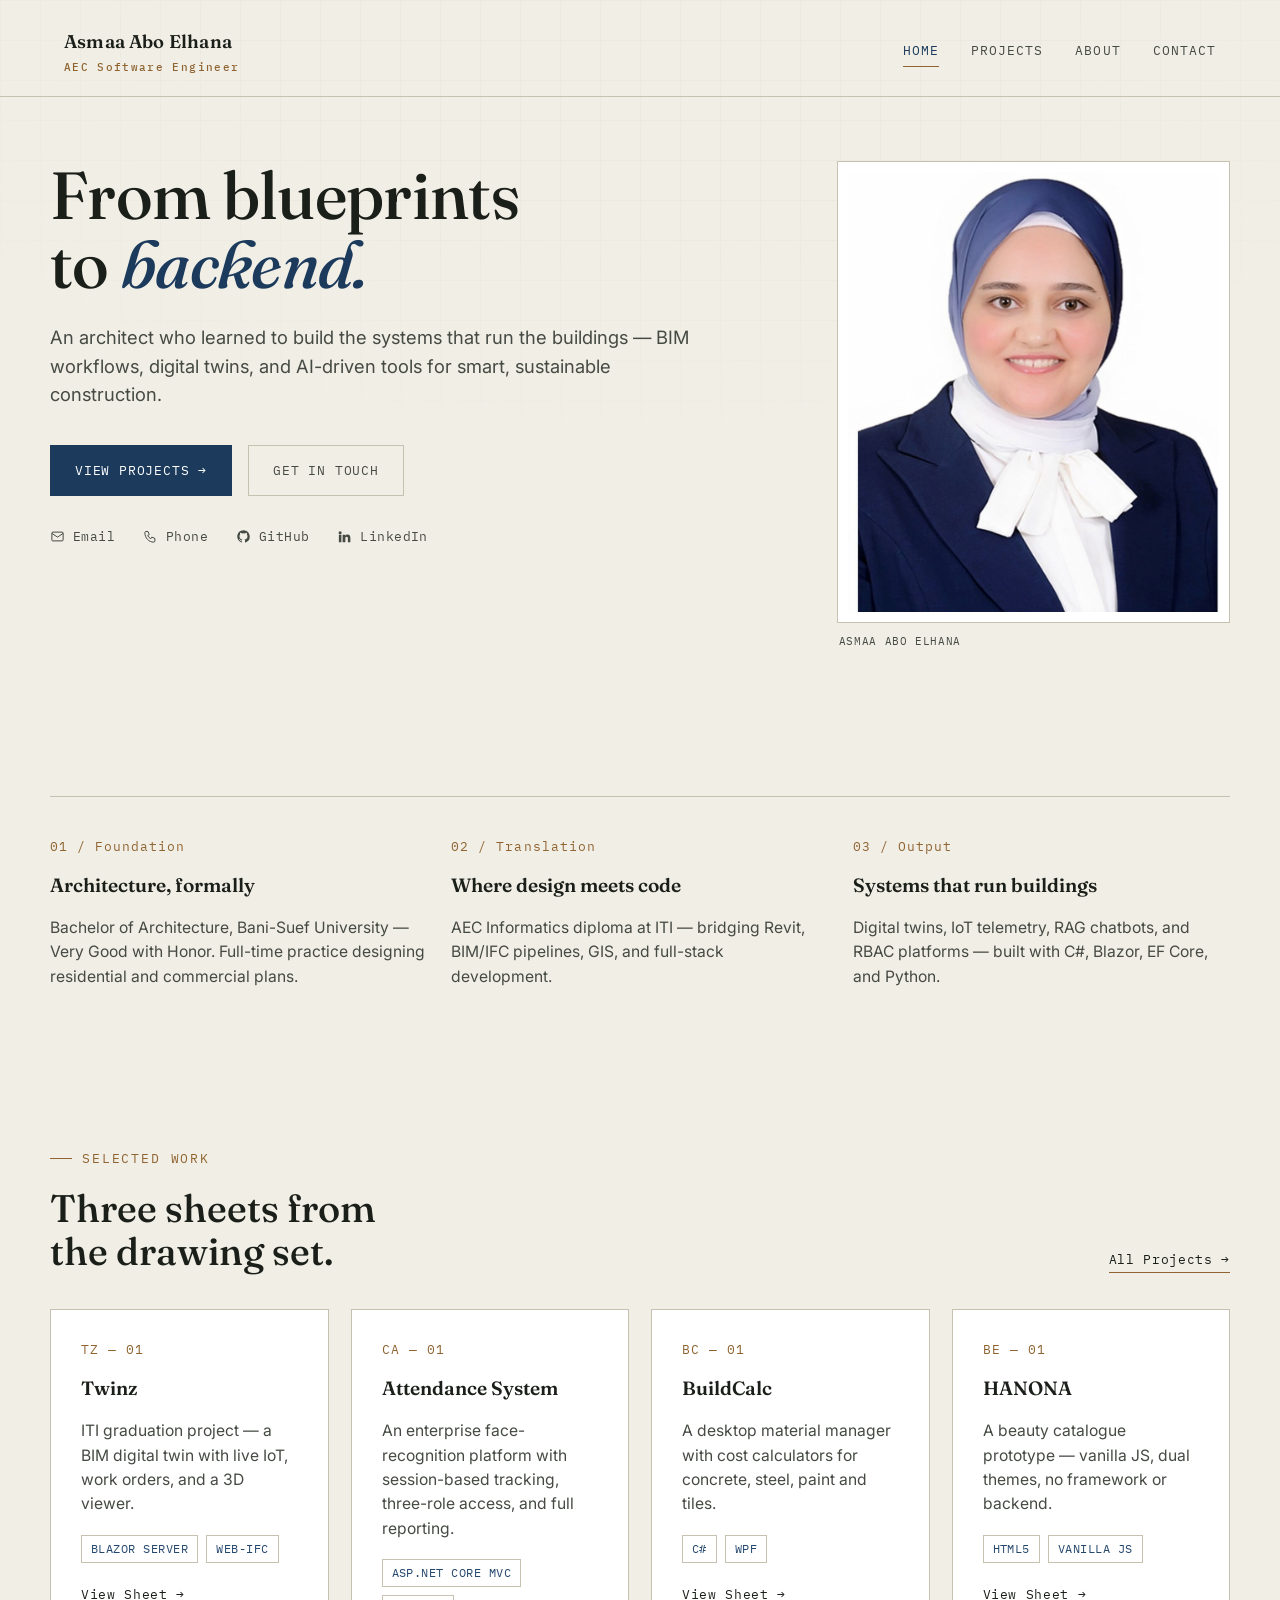
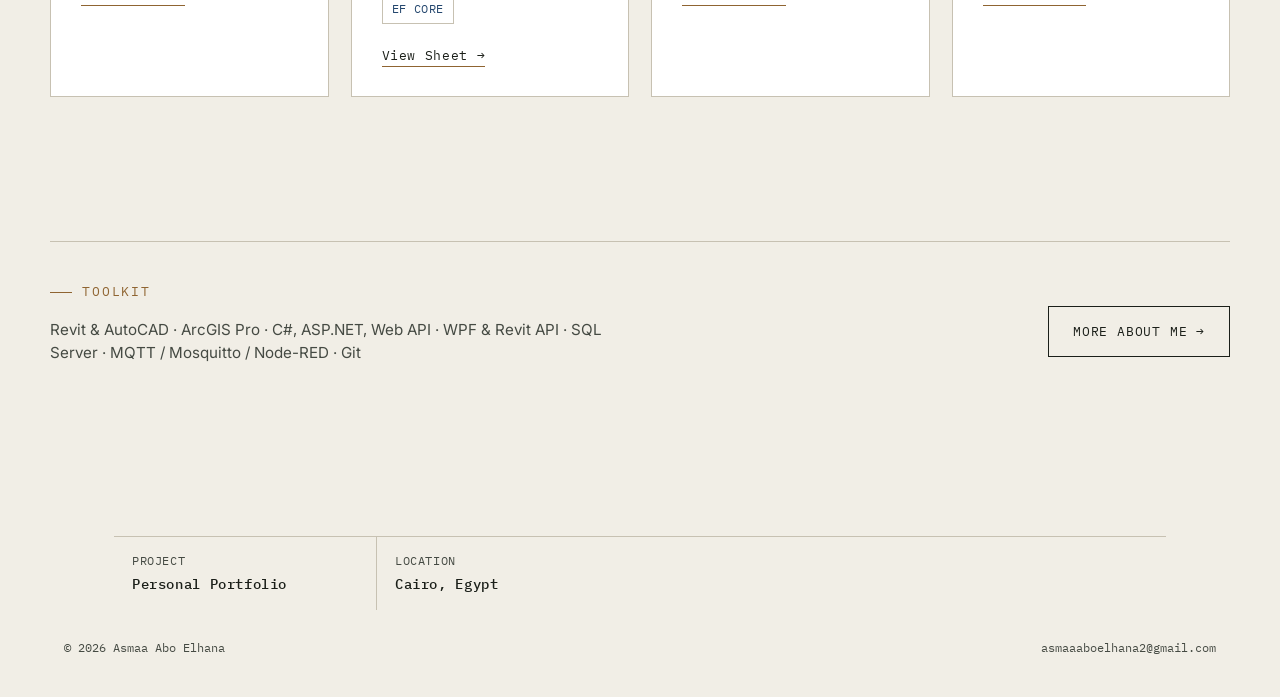
==== portfolio/index.html @ cc1e62ba "My Main Four Project During ITI Journey" ====
<!DOCTYPE html>
<html lang="en">
<head>
<meta charset="UTF-8">
<meta name="viewport" content="width=device-width, initial-scale=1.0">
<title>Asmaa Abo Elhana — AEC Software Engineer</title>
<link rel="stylesheet" href="style.css">
</head>
<body>
<div class="grid-bg"></div>

<nav class="site-nav">
  <a href="index.html" class="brand">Asmaa Abo Elhana<small>AEC Software Engineer</small></a>
  <button class="nav-toggle" aria-label="Toggle menu"><span></span></button>
  <div class="nav-links">
    <a href="index.html" class="active">Home</a>
    <a href="projects.html">Projects</a>
    <a href="about.html">About</a>
    <a href="contact.html">Contact</a>
  </div>
</nav>

<header class="wrap section" style="padding-top:64px;">
  <div class="hero-grid">
    <div>
     
      <h1>From blueprints<br>to <span class="serif-em">backend.</span></h1>
      <p class="lede" style="margin-top:24px; font-size:1.15rem;">
        An architect who learned to build the systems that run the buildings —
        BIM workflows, digital twins, and AI-driven tools for smart, sustainable construction.
      </p>
      <div style="display:flex; gap:16px; flex-wrap:wrap; margin-top:36px;">
        <a href="projects.html" class="btn primary">View Projects →</a>
        <a href="contact.html" class="btn ghost">Get in Touch</a>
      </div>

      <div class="contact-strip">
       <a href="https://mail.google.com/mail/?view=cm&fs=1&to=asmaaaboelhana2@gmail.com" target="_blank">
  <svg viewBox="0 0 24 24" fill="none" stroke="currentColor" stroke-width="1.6">
    <rect x="3" y="5" width="18" height="14" rx="1.5"/>
    <path d="M3 7l9 6 9-6"/>
  </svg>
  Email
</a>
        <a href="tel:+201551078367">
          <svg viewBox="0 0 24 24" fill="none" stroke="currentColor" stroke-width="1.6"><path d="M4 4h4l2 5-2.5 1.5a11 11 0 0 0 5 5L14 13l5 2v4a2 2 0 0 1-2 2C9.5 21 3 14.5 3 6a2 2 0 0 1 1-2z"/></svg>
          Phone
        </a>
        <a href="https://github.com/asmaaaboelhana" target="_blank" rel="noopener">
          <svg viewBox="0 0 24 24" fill="currentColor"><path d="M12 2C6.48 2 2 6.58 2 12.17c0 4.47 2.87 8.26 6.84 9.6.5.1.68-.22.68-.49 0-.24-.01-.88-.01-1.72-2.78.62-3.37-1.37-3.37-1.37-.46-1.18-1.11-1.5-1.11-1.5-.91-.64.07-.62.07-.62 1 .07 1.53 1.05 1.53 1.05.89 1.56 2.34 1.11 2.91.85.09-.66.35-1.11.63-1.37-2.22-.26-4.56-1.14-4.56-5.06 0-1.12.39-2.03 1.03-2.75-.1-.26-.45-1.31.1-2.72 0 0 .84-.27 2.75 1.05a9.4 9.4 0 0 1 5 0c1.91-1.32 2.75-1.05 2.75-1.05.55 1.41.2 2.46.1 2.72.64.72 1.03 1.63 1.03 2.75 0 3.93-2.34 4.79-4.57 5.05.36.32.68.94.68 1.9 0 1.37-.01 2.47-.01 2.81 0 .27.18.6.69.49A10.02 10.02 0 0 0 22 12.17C22 6.58 17.52 2 12 2z"/></svg>
          GitHub
        </a>
        <a href="https://www.linkedin.com/in/asmaa-abo-elhana" target="_blank" rel="noopener">
          <svg viewBox="0 0 24 24" fill="currentColor"><path d="M4.98 3.5a2.5 2.5 0 1 1 0 5 2.5 2.5 0 0 1 0-5zM3 9h4v12H3zM9 9h3.8v1.7h.05c.53-1 1.83-2.05 3.77-2.05 4.03 0 4.78 2.65 4.78 6.1V21h-4v-5.6c0-1.34-.02-3.06-1.87-3.06-1.87 0-2.16 1.46-2.16 2.96V21H9z"/></svg>
          LinkedIn
        </a>
      </div>
    </div>

    <div class="portrait-col">
      <div class="portrait-frame">
        <img src="assets/portrait.jpg" alt="Portrait of Asmaa Abo Elhana">
      </div>
      <div class="portrait-caption">
        <span>Asmaa Abo Elhana</span>
       
      </div>
    </div>
  </div>
</header>

<section class="wrap section-tight reveal">
  <hr class="rule">
  <div class="grid-3" style="margin-top:40px;">
    <div>
      <span class="sheet-num">01 / Foundation</span>
      <h3>Architecture, formally</h3>
      <p style="font-size:0.98rem;">Bachelor of Architecture, Bani-Suef University — Very Good with Honor.
      Full-time practice designing residential and commercial plans.</p>
    </div>
    <div>
      <span class="sheet-num">02 / Translation</span>
      <h3>Where design meets code</h3>
      <p style="font-size:0.98rem;">AEC Informatics diploma at ITI — bridging Revit, BIM/IFC pipelines,
      GIS, and full-stack development.</p>
    </div>
    <div>
      <span class="sheet-num">03 / Output</span>
      <h3>Systems that run buildings</h3>
      <p style="font-size:0.98rem;">Digital twins, IoT telemetry, RAG chatbots, and RBAC platforms —
      built with C#, Blazor, EF Core, and Python.</p>
    </div>
  </div>
</section>

<section class="wrap section reveal">
  <div class="eyebrow">Selected Work</div>
  <div style="display:flex; justify-content:space-between; align-items:flex-end; flex-wrap:wrap; gap:16px; margin-bottom:36px;">
    <h2>Three sheets from<br>the drawing set.</h2>
    <a href="projects.html" class="sheet-link">All Projects →</a>
  </div>

  <div class="grid-4">
    <a href="project-twinz.html" class="sheet-card" style="display:block;">
      <span class="sheet-num">TZ&nbsp;—&nbsp;01</span>
      <h3>Twinz</h3>
      <p>ITI graduation project — a BIM digital twin with live IoT, work orders, and a 3D viewer.</p>
      <div class="tag-row">
        <span class="tag">Blazor Server</span><span class="tag">web-ifc</span>
      </div>
      <span class="sheet-link">View Sheet →</span>
    </a>
    <a href="project-attendance.html" class="sheet-card" style="display:block;">
      <span class="sheet-num">CA&nbsp;—&nbsp;01</span>
      <h3>Attendance System</h3>
      <p>An enterprise face-recognition platform with session-based tracking, three-role access, and full reporting.</p>
      <div class="tag-row">
        <span class="tag">ASP.NET Core MVC</span>
        <span class="tag">EF Core</span>
      </div>
      <span class="sheet-link">View Sheet →</span>
    </a>
    <a href="project-buildcalc.html" class="sheet-card" style="display:block;">
      <span class="sheet-num">BC&nbsp;—&nbsp;01</span>
      <h3>BuildCalc</h3>
      <p>A desktop material manager with cost calculators for concrete, steel, paint and tiles.</p>
      <div class="tag-row">
        <span class="tag">C#</span><span class="tag">WPF</span>
      </div>
      <span class="sheet-link">View Sheet →</span>
    </a>
    <a href="project-beauty.html" class="sheet-card" style="display:block;">
      <span class="sheet-num">BE&nbsp;—&nbsp;01</span>
      <h3>HANONA</h3>
      <p>A beauty catalogue prototype — vanilla JS, dual themes, no framework or backend.</p>
      <div class="tag-row">
        <span class="tag">HTML5</span><span class="tag">Vanilla JS</span>
      </div>
      <span class="sheet-link">View Sheet →</span>
    </a>
  </div>
</section>

<section class="wrap section-tight reveal">
  <hr class="rule">
  <div style="display:flex; justify-content:space-between; align-items:center; flex-wrap:wrap; gap:24px; padding-top:40px;">
    <div>
      <div class="eyebrow" style="margin-bottom:10px;">Toolkit</div>
      <p style="max-width:60ch; font-size:0.95rem;">Revit &amp; AutoCAD · ArcGIS Pro · C#, ASP.NET, Web API ·
      WPF &amp; Revit API · SQL Server · MQTT / Mosquitto / Node-RED · Git</p>
    </div>
    <a href="about.html" class="btn">More About Me →</a>
  </div>
</section>

<div class="title-block">
  <div class="title-block-inner">
    <div>Project<span>Personal Portfolio</span></div>
    <div>Location<span>Cairo, Egypt</span></div>
    
  </div>
</div>
<footer class="site-footer">
  <span>© 2026 Asmaa Abo Elhana</span>
  <span>asmaaaboelhana2@gmail.com</span>
</footer>

<script src="script.js"></script>
</body>
</html>
---- portfolio/style.css ----
/* ============================================================
   Asmaa Abo Elhana — Portfolio
   Design language: architectural drawing set / drafting sheet
   ============================================================ */

@import url('https://fonts.googleapis.com/css2?family=Fraunces:opsz,wght@9..144,300;9..144,400;9..144,500;9..144,600&family=Inter:wght@400;500;600&family=IBM+Plex+Mono:wght@400;500&display=swap');

:root{
  --paper: #F1EEE6;
  --paper-deep: #EAE6DB;
  --line: #DBD6C9;
  --line-strong: #C7C1B2;
  --ink: #1B1F19;
  --ink-soft: #454A43;
  --blueprint: #1B3A5C;
  --blueprint-soft: #24476E;
  --brass: #8F6431;
  --brass-soft: #B08347;
  --white: #FFFFFF;

  --font-display: 'Fraunces', serif;
  --font-body: 'Inter', sans-serif;
  --font-mono: 'IBM Plex Mono', monospace;

  --sheet-margin: clamp(20px, 5vw, 64px);
}

*{ box-sizing: border-box; }
html{ scroll-behavior: smooth; }

body{
  margin:0;
  background: var(--paper);
  color: var(--ink);
  font-family: var(--font-body);
  font-size: 16px;
  line-height: 1.55;
  position: relative;
}

/* drafting grid backdrop */
.grid-bg{
  position: fixed;
  inset: 0;
  pointer-events: none;
  z-index: 0;
  background-image:
    linear-gradient(var(--line) 1px, transparent 1px),
    linear-gradient(90deg, var(--line) 1px, transparent 1px);
  background-size: 40px 40px;
  opacity: 0.2;
  mask-image: radial-gradient(ellipse 80% 60% at 50% 0%, black 40%, transparent 85%);
}

a{ color: inherit; text-decoration: none; }

.wrap{
  position: relative;
  z-index: 1;
  max-width: 1180px;
  margin: 0 auto;
  padding: 0 var(--sheet-margin);
}

/* ---------------- Nav ---------------- */
.site-nav{
  position: relative; z-index: 5;
  padding: 28px var(--sheet-margin) 20px;
  display:flex; align-items:center; justify-content:space-between;
  border-bottom: 1px solid var(--line-strong);
}
.brand{
  font-family: var(--font-display);
  font-weight: 600;
  font-size: 1.15rem;
  letter-spacing: 0.01em;
}
.brand small{
  display:block;
  font-family: var(--font-mono);
  font-size: 0.7rem;
  letter-spacing: 0.12em;
  color: var(--brass);
  font-weight: 500;
  margin-top: 2px;
}
.nav-links{ display:flex; gap: 32px; align-items:center; }
.nav-links a{
  font-family: var(--font-mono);
  font-size: 0.82rem;
  letter-spacing: 0.08em;
  color: var(--ink-soft);
  text-transform: uppercase;
  padding: 4px 0;
  border-bottom: 1px solid transparent;
  transition: color .2s ease, border-color .2s ease;
}
.nav-links a:hover, .nav-links a.active{
  color: var(--blueprint);
  border-color: var(--brass);
}
.nav-toggle{ display:none; }

@media (max-width: 680px){
  .nav-links{
    position: fixed; inset: 0 0 0 auto; width: min(78vw,320px);
    background: var(--paper); flex-direction: column; align-items:flex-start;
    padding: 100px 32px 32px; gap: 24px; box-shadow: -8px 0 30px rgba(0,0,0,.08);
    transform: translateX(100%); transition: transform .35s ease; z-index: 20;
  }
  .nav-links.open{ transform: translateX(0); }
  .nav-toggle{
    display:block; z-index: 25; background:none; border:1px solid var(--line-strong);
    width:38px;height:38px; border-radius:2px; cursor:pointer; position:relative;
  }
  .nav-toggle span, .nav-toggle::before, .nav-toggle::after{
    content:''; position:absolute; left:9px; right:9px; height:1px; background:var(--ink);
  }
  .nav-toggle span{ top:18px; }
  .nav-toggle::before{ top:13px; }
  .nav-toggle::after{ top:23px; }
}

/* ---------------- Title block (signature element) ---------------- */
.title-block{
  position: relative; z-index: 1;
  margin: 100px auto 0;
  max-width: 1180px;
  padding: 0 var(--sheet-margin);
}
.title-block-inner{
  border-top: 1px solid var(--line-strong);
  display:grid;
  grid-template-columns: repeat(4, 1fr);
  font-family: var(--font-mono);
  font-size: 0.77rem;
  letter-spacing: 0.05em;
  color: var(--ink-soft);
  text-transform: uppercase;
}
.title-block-inner div{
  padding: 14px 18px;
  border-right: 1px solid var(--line-strong);
}
.title-block-inner div:last-child{ border-right:none; }
.title-block-inner span{
  display:block; color: var(--ink); font-weight: 500; margin-top: 4px; text-transform: none;
  font-size: 0.87rem;
}
@media (max-width: 680px){
  .title-block-inner{ grid-template-columns: repeat(2,1fr); }
  .title-block-inner div:nth-child(2){ border-right:none; }
}

/* ---------------- Footer ---------------- */
.site-footer{
  position: relative; z-index:1;
  padding: 28px var(--sheet-margin) 40px;
  font-family: var(--font-mono);
  font-size: 0.77rem;
  color: var(--ink-soft);
  display:flex; justify-content:space-between; flex-wrap:wrap; gap:10px;
}

/* ---------------- Typography helpers ---------------- */
.eyebrow{
  font-family: var(--font-mono);
  font-size: 0.82rem;
  letter-spacing: 0.14em;
  text-transform: uppercase;
  color: var(--brass);
  display:flex; align-items:center; gap:10px;
  margin-bottom: 18px;
}
.eyebrow::before{ content:''; width:22px; height:1px; background: var(--brass); }

h1,h2,h3{ font-family: var(--font-display); font-weight: 500; margin: 0; color: var(--ink); }
h1{ font-size: clamp(2.4rem, 5.2vw, 4.4rem); line-height: 1.04; letter-spacing: -0.01em; }
h2{ font-size: clamp(1.7rem, 3vw, 2.5rem); line-height: 1.12; }
h3{ font-size: 1.2rem; font-weight: 600; }
p{ color: var(--ink-soft); }
.lede{ font-size: 1.1rem; max-width: 56ch; }

.serif-em{ font-style: italic; color: var(--blueprint); }

/* ---------------- Buttons ---------------- */
.btn{
  font-family: var(--font-mono);
  font-size: 0.84rem;
  letter-spacing: 0.06em;
  text-transform: uppercase;
  padding: 14px 24px;
  border: 1px solid var(--ink);
  display: inline-flex; align-items:center; gap:10px;
  transition: background .2s ease, color .2s ease, border-color .2s ease, transform .2s ease;
}
.btn:hover{ background: var(--ink); color: var(--paper); transform: translateY(-1px); }
.btn.primary{ background: var(--blueprint); color: var(--white); border-color: var(--blueprint); }
.btn.primary:hover{ background: var(--brass); border-color: var(--brass); }
.btn.ghost{ border-color: var(--line-strong); color: var(--ink-soft); }
.btn.ghost:hover{ background: var(--ink); border-color: var(--ink); color: var(--paper); }

/* ---------------- Section spacing ---------------- */
.section{ padding: 88px 0; position:relative; z-index:1; }
.section-tight{ padding: 56px 0; }
.rule{ border:none; border-top: 1px solid var(--line-strong); margin: 0; }

/* ---------------- Sheet cards (projects) ---------------- */
.sheet-card{
  border: 1px solid var(--line-strong);
  background: var(--white);
  padding: 30px;
  position: relative;
  transition: border-color .25s ease, transform .25s ease, box-shadow .25s ease;
}
.sheet-card:hover{
  border-color: var(--blueprint);
  transform: translateY(-3px);
  box-shadow: 0 14px 30px -18px rgba(27,58,92,0.35);
}
.sheet-num{
  font-family: var(--font-mono);
  font-size: 0.8rem;
  color: var(--brass);
  letter-spacing: 0.08em;
  margin-bottom: 14px;
  display:block;
}
.sheet-card h3{ margin-bottom: 10px; }
.sheet-card p{ font-size: 0.98rem; margin-bottom: 18px; }
.tag-row{ display:flex; flex-wrap:wrap; gap:8px; margin-bottom: 18px; }
.tag{
  font-family: var(--font-mono);
  font-size: 0.74rem;
  letter-spacing: 0.04em;
  color: var(--blueprint-soft);
  border: 1px solid var(--line-strong);
  padding: 4px 9px;
  text-transform: uppercase;
}
.sheet-link{
  font-family: var(--font-mono);
  font-size: 0.82rem;
  letter-spacing: 0.05em;
  color: var(--ink);
  border-bottom: 1px solid var(--brass);
  padding-bottom: 2px;
}
.sheet-card:hover .sheet-link{ color: var(--blueprint); }

.grid-3{ display:grid; grid-template-columns: repeat(3, 1fr); gap: 24px; }
.grid-4{ display:grid; grid-template-columns: repeat(4, 1fr); gap: 22px; }
.grid-2{ display:grid; grid-template-columns: 1fr 1fr; gap: 24px; }
@media (max-width: 1080px){ .grid-4{ grid-template-columns: repeat(2, 1fr); } }
@media (max-width: 900px){ .grid-3{ grid-template-columns: 1fr; } .grid-2{ grid-template-columns: 1fr; } }
@media (max-width: 560px){ .grid-4{ grid-template-columns: 1fr; } }

/* reveal on scroll */
.reveal{ opacity:0; transform: translateY(16px); transition: opacity .6s ease, transform .6s ease; }
.reveal.in{ opacity:1; transform:none; }

@media (prefers-reduced-motion: reduce){
  html{ scroll-behavior:auto; }
  .reveal{ opacity:1; transform:none; transition:none; }
  .sheet-card:hover{ transform:none; }
}

:focus-visible{ outline: 2px solid var(--blueprint); outline-offset: 3px; }

/* ---------------- Hero layout with portrait ---------------- */
.hero-grid{
  display:grid;
  grid-template-columns: 1.3fr 0.7fr;
  gap: 56px;
  align-items: start;
}
@media (max-width: 860px){
  .hero-grid{ grid-template-columns: 1fr; }
  .portrait-col{ order: -1; max-width: 240px; margin: 0 auto 8px; }
}

.portrait-frame{
  border: 1px solid var(--line-strong);
  background: var(--white);
  padding: 10px;
}
.portrait-frame img{
  display:block;
  width:100%;
  height:auto;
  aspect-ratio: 886/1050;
  object-fit: cover;
  filter: grayscale(0.08);
}
.portrait-caption{
  display:flex; justify-content:space-between;
  font-family: var(--font-mono);
  font-size: 0.68rem;
  letter-spacing: 0.06em;
  color: var(--ink-soft);
  text-transform: uppercase;
  padding: 10px 2px 2px;
}

/* ---------------- Contact strip ---------------- */
.contact-strip{
  display:flex; flex-wrap:wrap; gap: 10px 28px;
  align-items:center;
  margin-top: 30px;
}
.contact-strip a{
  font-family: var(--font-mono);
  font-size: 0.84rem;
  letter-spacing: 0.03em;
  color: var(--ink-soft);
  display:inline-flex; align-items:center; gap:8px;
  border-bottom: 1px solid transparent;
  transition: color .2s ease, border-color .2s ease;
}
.contact-strip a:hover{ color: var(--blueprint); border-color: var(--brass); }
.contact-strip a svg{ width:15px; height:15px; flex-shrink:0; }

/* ---------------- Screenshot frames ---------------- */
.shot{
  border: 1px solid var(--line-strong);
  background: var(--white);
  overflow: hidden;
  position: relative;
}
.shot img{ display:block; width:100%; height:auto; }
.shot-caption{
  display:flex; justify-content:space-between; align-items:baseline;
  padding: 12px 16px;
  border-top: 1px solid var(--line-strong);
  font-family: var(--font-mono);
  font-size: 0.77rem;
  letter-spacing: 0.04em;
  color: var(--ink-soft);
  text-transform: uppercase;
}
.shot-caption span:first-child{ color: var(--ink); }
.shot-full{ margin: 44px 0; }
.shot-pair{ display:grid; grid-template-columns: 1fr 1fr; gap: 24px; margin: 44px 0; }
@media (max-width: 900px){ .shot-pair{ grid-template-columns: 1fr; } }
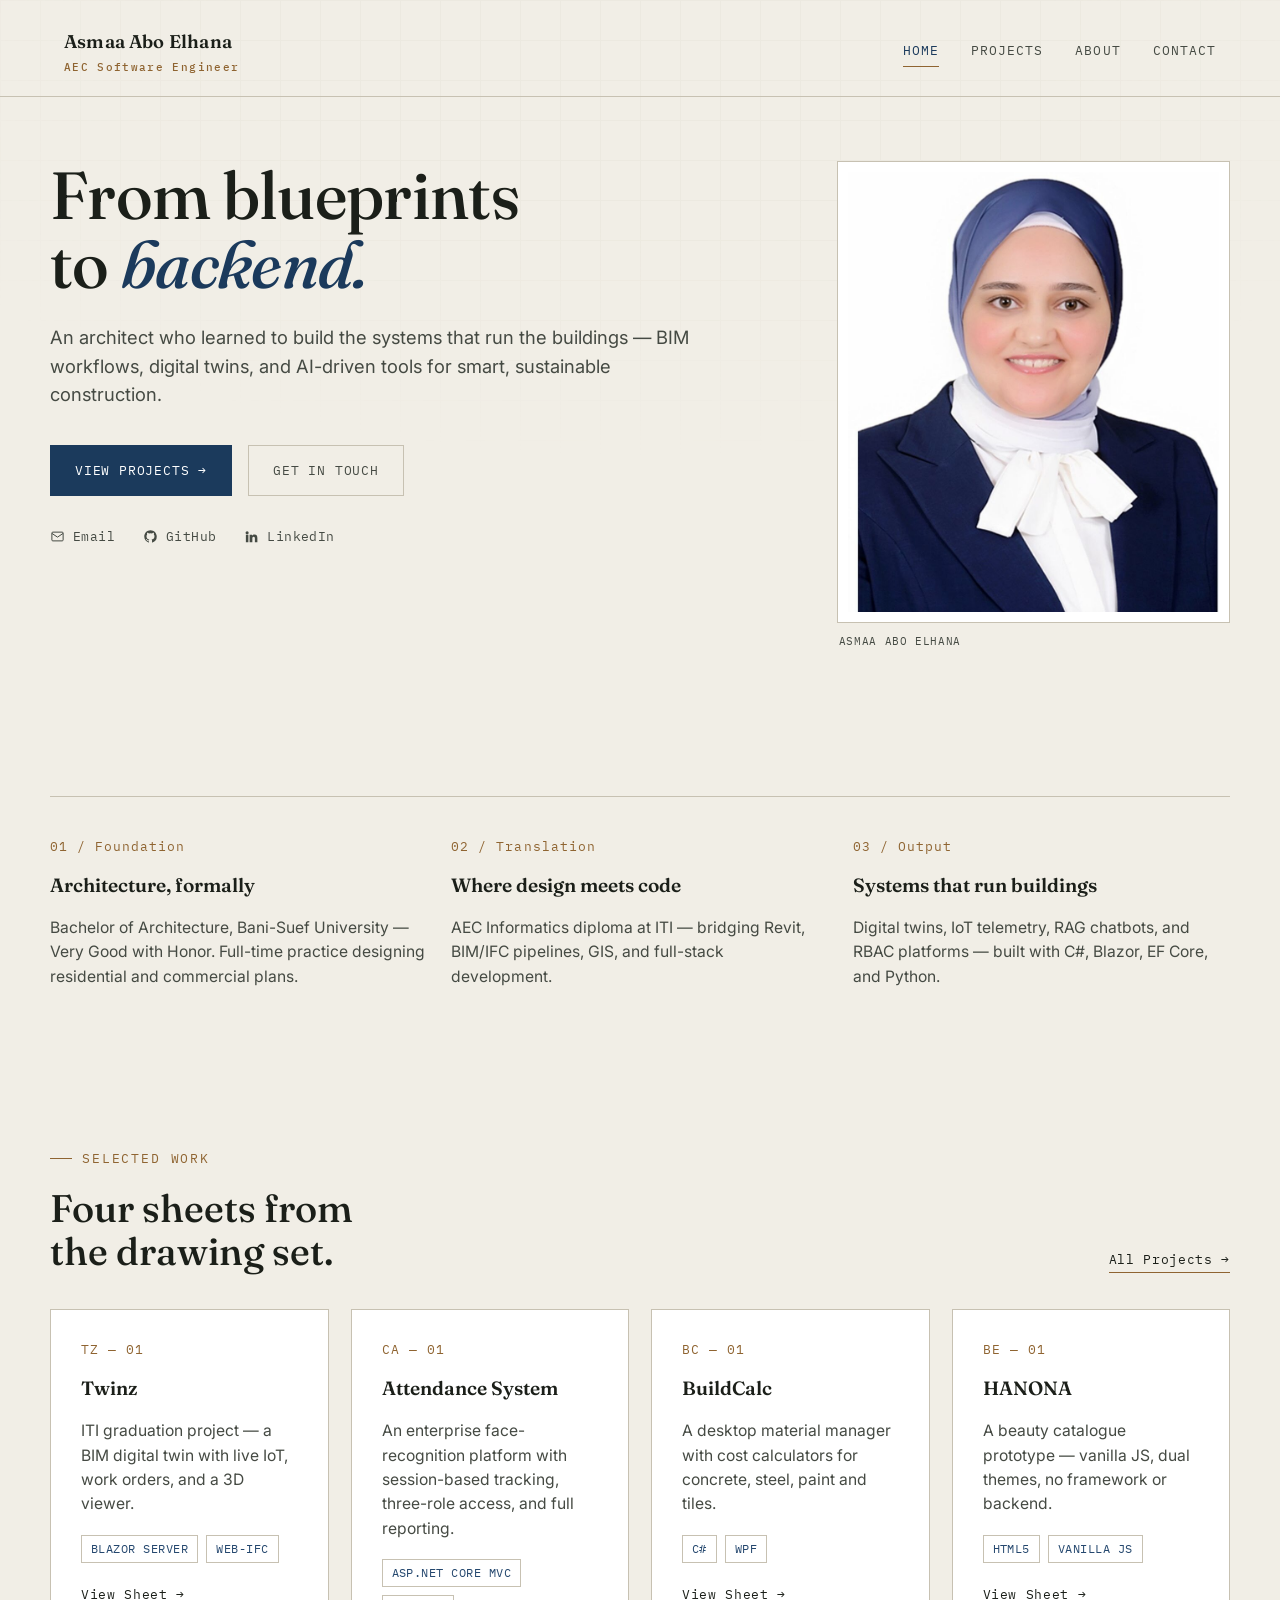
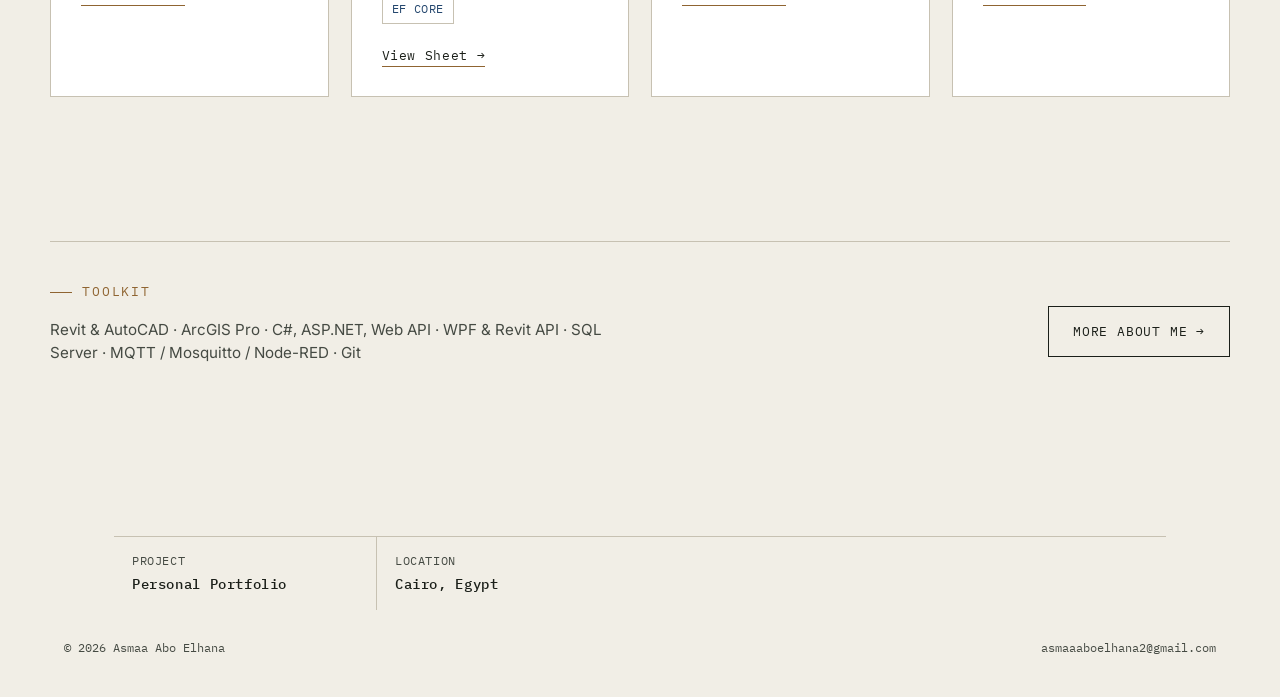
==== commit cae22dcb: "update Index, Contact, and Projects Pages" ====
--- a/portfolio/index.html
+++ b/portfolio/index.html
@@ -42,10 +42,6 @@
   </svg>
   Email
 </a>
-        <a href="tel:+201551078367">
-          <svg viewBox="0 0 24 24" fill="none" stroke="currentColor" stroke-width="1.6"><path d="M4 4h4l2 5-2.5 1.5a11 11 0 0 0 5 5L14 13l5 2v4a2 2 0 0 1-2 2C9.5 21 3 14.5 3 6a2 2 0 0 1 1-2z"/></svg>
-          Phone
-        </a>
         <a href="https://github.com/asmaaaboelhana" target="_blank" rel="noopener">
           <svg viewBox="0 0 24 24" fill="currentColor"><path d="M12 2C6.48 2 2 6.58 2 12.17c0 4.47 2.87 8.26 6.84 9.6.5.1.68-.22.68-.49 0-.24-.01-.88-.01-1.72-2.78.62-3.37-1.37-3.37-1.37-.46-1.18-1.11-1.5-1.11-1.5-.91-.64.07-.62.07-.62 1 .07 1.53 1.05 1.53 1.05.89 1.56 2.34 1.11 2.91.85.09-.66.35-1.11.63-1.37-2.22-.26-4.56-1.14-4.56-5.06 0-1.12.39-2.03 1.03-2.75-.1-.26-.45-1.31.1-2.72 0 0 .84-.27 2.75 1.05a9.4 9.4 0 0 1 5 0c1.91-1.32 2.75-1.05 2.75-1.05.55 1.41.2 2.46.1 2.72.64.72 1.03 1.63 1.03 2.75 0 3.93-2.34 4.79-4.57 5.05.36.32.68.94.68 1.9 0 1.37-.01 2.47-.01 2.81 0 .27.18.6.69.49A10.02 10.02 0 0 0 22 12.17C22 6.58 17.52 2 12 2z"/></svg>
           GitHub
@@ -96,7 +92,7 @@
 <section class="wrap section reveal">
   <div class="eyebrow">Selected Work</div>
   <div style="display:flex; justify-content:space-between; align-items:flex-end; flex-wrap:wrap; gap:16px; margin-bottom:36px;">
-    <h2>Three sheets from<br>the drawing set.</h2>
+    <h2>Four sheets from<br>the drawing set.</h2>
     <a href="projects.html" class="sheet-link">All Projects →</a>
   </div>
 
@@ -157,7 +153,6 @@
   <div class="title-block-inner">
     <div>Project<span>Personal Portfolio</span></div>
     <div>Location<span>Cairo, Egypt</span></div>
-    
   </div>
 </div>
 <footer class="site-footer">
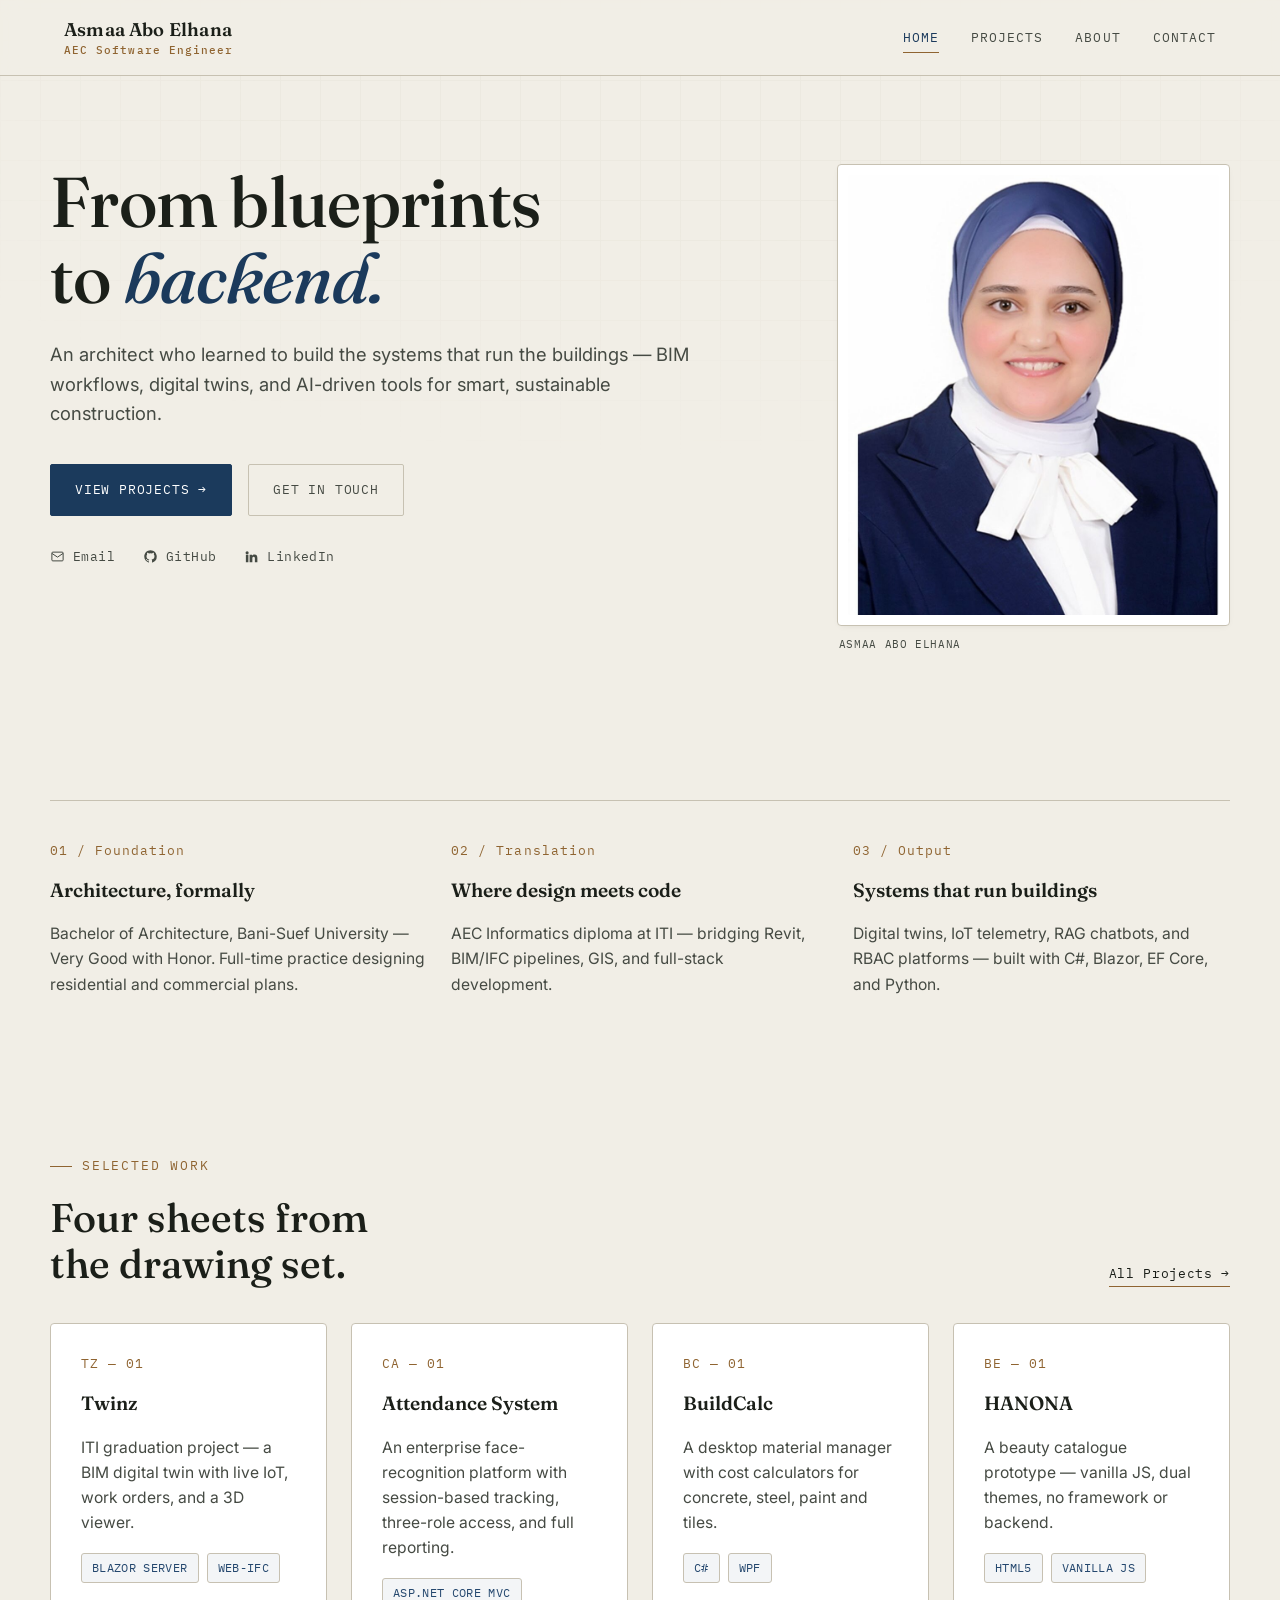
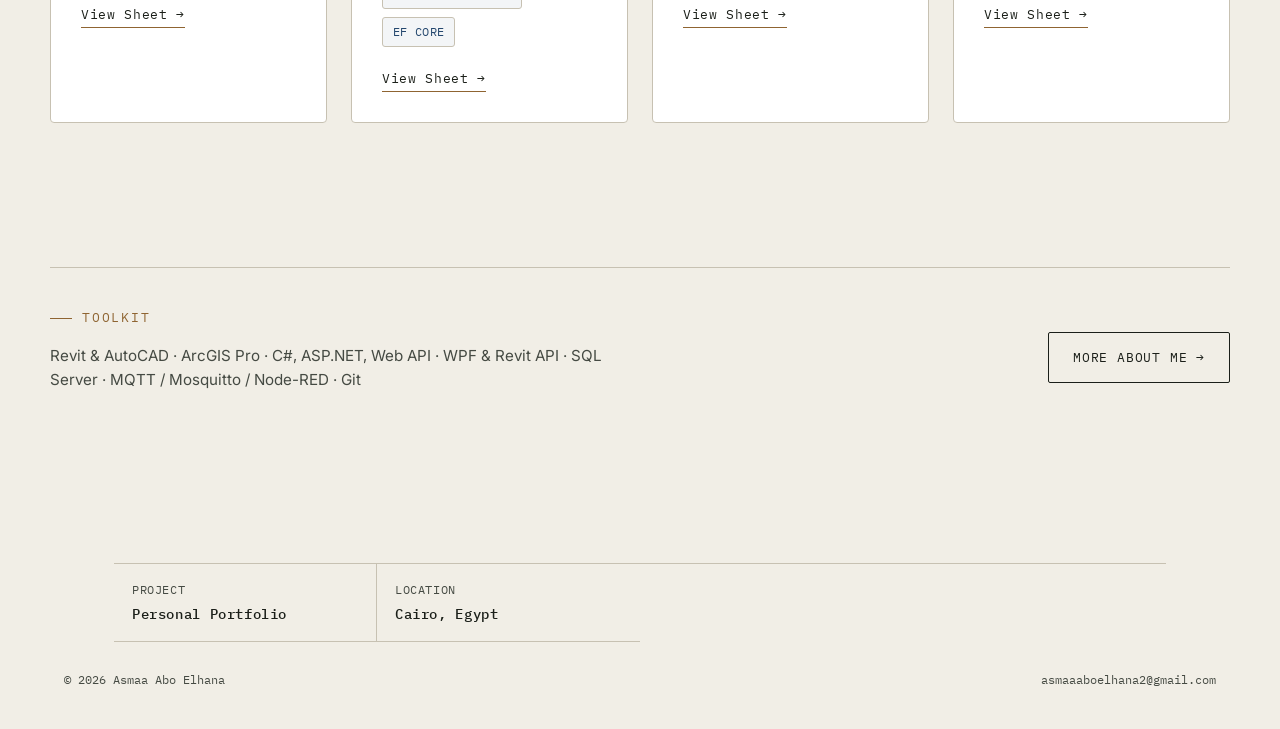
==== commit 6b37daec: "Improve mobile navigation & responsive styles Add a mobile nav scrim and robust responsive menu hand" ====
--- a/portfolio/index.html
+++ b/portfolio/index.html
@@ -12,6 +12,7 @@
 <nav class="site-nav">
   <a href="index.html" class="brand">Asmaa Abo Elhana<small>AEC Software Engineer</small></a>
   <button class="nav-toggle" aria-label="Toggle menu"><span></span></button>
+  <div class="nav-scrim"></div>
   <div class="nav-links">
     <a href="index.html" class="active">Home</a>
     <a href="projects.html">Projects</a>
@@ -20,7 +21,7 @@
   </div>
 </nav>
 
-<header class="wrap section" style="padding-top:64px;">
+<header class="wrap section hero-section">
   <div class="hero-grid">
     <div>
      
@@ -91,7 +92,7 @@
 
 <section class="wrap section reveal">
   <div class="eyebrow">Selected Work</div>
-  <div style="display:flex; justify-content:space-between; align-items:flex-end; flex-wrap:wrap; gap:16px; margin-bottom:36px;">
+  <div class="split-row" style="display:flex; justify-content:space-between; align-items:flex-end; flex-wrap:wrap; gap:16px; margin-bottom:36px;">
     <h2>Four sheets from<br>the drawing set.</h2>
     <a href="projects.html" class="sheet-link">All Projects →</a>
   </div>
@@ -139,7 +140,7 @@
 
 <section class="wrap section-tight reveal">
   <hr class="rule">
-  <div style="display:flex; justify-content:space-between; align-items:center; flex-wrap:wrap; gap:24px; padding-top:40px;">
+  <div class="split-row" style="display:flex; justify-content:space-between; align-items:center; flex-wrap:wrap; gap:24px; padding-top:40px;">
     <div>
       <div class="eyebrow" style="margin-bottom:10px;">Toolkit</div>
       <p style="max-width:60ch; font-size:0.95rem;">Revit &amp; AutoCAD · ArcGIS Pro · C#, ASP.NET, Web API ·
--- a/portfolio/style.css
+++ b/portfolio/style.css
@@ -1,6 +1,8 @@
 /* ============================================================
    Asmaa Abo Elhana — Portfolio
    Design language: architectural drawing set / drafting sheet
+   Rebuilt mobile-first for a clean, professional, bug-free layout.
+   Color palette is unchanged from the original.
    ============================================================ */
 
 @import url('https://fonts.googleapis.com/css2?family=Fraunces:opsz,wght@9..144,300;9..144,400;9..144,500;9..144,600&family=Inter:wght@400;500;600&family=IBM+Plex+Mono:wght@400;500&display=swap');
@@ -23,10 +25,21 @@
   --font-mono: 'IBM Plex Mono', monospace;
 
   --sheet-margin: clamp(20px, 5vw, 64px);
-}
-
+  --nav-h: 76px;
+
+  --shadow-sm: 0 2px 8px -4px rgba(27,31,25,0.12);
+  --shadow-md: 0 16px 36px -20px rgba(27,58,92,0.30);
+  --shadow-lg: 0 24px 60px -24px rgba(27,31,25,0.28);
+}
+
+/* ---------------- Reset & base ---------------- */
 *{ box-sizing: border-box; }
-html{ scroll-behavior: smooth; }
+html{ scroll-behavior: smooth; -webkit-text-size-adjust: 100%; }
+
+html, body{
+  max-width: 100%;
+  overflow-x: hidden; /* safety net: nothing should ever force horizontal scroll */
+}
 
 body{
   margin:0;
@@ -34,9 +47,13 @@
   color: var(--ink);
   font-family: var(--font-body);
   font-size: 16px;
-  line-height: 1.55;
+  line-height: 1.6;
   position: relative;
-}
+  -webkit-font-smoothing: antialiased;
+}
+
+img{ max-width: 100%; height: auto; display: block; }
+svg{ flex-shrink: 0; }
 
 /* drafting grid backdrop */
 .grid-bg{
@@ -64,25 +81,32 @@
 
 /* ---------------- Nav ---------------- */
 .site-nav{
-  position: relative; z-index: 5;
-  padding: 28px var(--sheet-margin) 20px;
-  display:flex; align-items:center; justify-content:space-between;
+  position: sticky;
+  top: 0;
+  z-index: 50;
+  padding: 18px var(--sheet-margin);
+  min-height: var(--nav-h);
+  display:flex; align-items:center; justify-content:space-between; gap: 16px;
   border-bottom: 1px solid var(--line-strong);
+  background: rgba(241, 238, 230, 0.86);
+  backdrop-filter: blur(10px) saturate(1.1);
+  -webkit-backdrop-filter: blur(10px) saturate(1.1);
 }
 .brand{
   font-family: var(--font-display);
   font-weight: 600;
-  font-size: 1.15rem;
+  font-size: clamp(0.98rem, 3vw, 1.15rem);
   letter-spacing: 0.01em;
+  line-height: 1.2;
 }
 .brand small{
   display:block;
   font-family: var(--font-mono);
-  font-size: 0.7rem;
-  letter-spacing: 0.12em;
+  font-size: 0.66rem;
+  letter-spacing: 0.1em;
   color: var(--brass);
   font-weight: 500;
-  margin-top: 2px;
+  margin-top: 3px;
 }
 .nav-links{ display:flex; gap: 32px; align-items:center; }
 .nav-links a{
@@ -94,37 +118,60 @@
   padding: 4px 0;
   border-bottom: 1px solid transparent;
   transition: color .2s ease, border-color .2s ease;
+  white-space: nowrap;
 }
 .nav-links a:hover, .nav-links a.active{
   color: var(--blueprint);
   border-color: var(--brass);
 }
 .nav-toggle{ display:none; }
-
-@media (max-width: 680px){
-  .nav-links{
-    position: fixed; inset: 0 0 0 auto; width: min(78vw,320px);
-    background: var(--paper); flex-direction: column; align-items:flex-start;
-    padding: 100px 32px 32px; gap: 24px; box-shadow: -8px 0 30px rgba(0,0,0,.08);
-    transform: translateX(100%); transition: transform .35s ease; z-index: 20;
-  }
-  .nav-links.open{ transform: translateX(0); }
+.nav-scrim{ display:none; }
+
+@media (max-width: 760px){
+  :root{ --nav-h: 68px; }
+  .site-nav{ padding: 14px 20px; }
+
   .nav-toggle{
-    display:block; z-index: 25; background:none; border:1px solid var(--line-strong);
-    width:38px;height:38px; border-radius:2px; cursor:pointer; position:relative;
+    display:block; z-index: 60; background: var(--white);
+    border:1px solid var(--line-strong);
+    width:40px; height:40px; border-radius:8px; cursor:pointer; position:relative;
+    flex-shrink: 0;
   }
   .nav-toggle span, .nav-toggle::before, .nav-toggle::after{
-    content:''; position:absolute; left:9px; right:9px; height:1px; background:var(--ink);
+    content:''; position:absolute; left:10px; right:10px; height:2px;
+    background: var(--ink); border-radius: 2px;
+    transition: transform .25s ease, opacity .25s ease, top .25s ease;
   }
-  .nav-toggle span{ top:18px; }
-  .nav-toggle::before{ top:13px; }
-  .nav-toggle::after{ top:23px; }
+  .nav-toggle span{ top:19px; }
+  .nav-toggle::before{ top:14px; }
+  .nav-toggle::after{ top:24px; }
+  .nav-toggle.open span{ opacity:0; }
+  .nav-toggle.open::before{ top:19px; transform: rotate(45deg); }
+  .nav-toggle.open::after{ top:19px; transform: rotate(-45deg); }
+
+  .nav-links{
+    position: fixed; inset: 0 0 0 auto; width: min(78vw, 320px);
+    background: var(--paper); flex-direction: column; align-items:flex-start;
+    padding: calc(var(--nav-h) + 32px) 32px 32px; gap: 22px;
+    box-shadow: -18px 0 40px -10px rgba(0,0,0,.18);
+    transform: translateX(100%); transition: transform .35s ease;
+    z-index: 55; height: 100dvh; overflow-y: auto;
+  }
+  .nav-links a{ font-size: 0.95rem; }
+  .nav-links.open{ transform: translateX(0); }
+
+  .nav-scrim{
+    display:block; position: fixed; inset: 0; z-index: 54;
+    background: rgba(20, 22, 18, 0.35);
+    opacity: 0; pointer-events: none; transition: opacity .3s ease;
+  }
+  .nav-scrim.open{ opacity: 1; pointer-events: auto; }
 }
 
 /* ---------------- Title block (signature element) ---------------- */
 .title-block{
   position: relative; z-index: 1;
-  margin: 100px auto 0;
+  margin: clamp(56px, 10vw, 100px) auto 0;
   max-width: 1180px;
   padding: 0 var(--sheet-margin);
 }
@@ -139,17 +186,22 @@
   text-transform: uppercase;
 }
 .title-block-inner div{
-  padding: 14px 18px;
+  padding: 16px 18px;
   border-right: 1px solid var(--line-strong);
+  border-bottom: 1px solid var(--line-strong);
 }
 .title-block-inner div:last-child{ border-right:none; }
 .title-block-inner span{
-  display:block; color: var(--ink); font-weight: 500; margin-top: 4px; text-transform: none;
-  font-size: 0.87rem;
-}
-@media (max-width: 680px){
+  display:block; color: var(--ink); font-weight: 500; margin-top: 5px; text-transform: none;
+  font-size: 0.87rem; line-height: 1.4;
+}
+@media (max-width: 700px){
   .title-block-inner{ grid-template-columns: repeat(2,1fr); }
-  .title-block-inner div:nth-child(2){ border-right:none; }
+  .title-block-inner div:nth-child(2n){ border-right:none; }
+}
+@media (max-width: 420px){
+  .title-block-inner{ grid-template-columns: 1fr; }
+  .title-block-inner div{ border-right:none !important; }
 }
 
 /* ---------------- Footer ---------------- */
@@ -165,21 +217,21 @@
 /* ---------------- Typography helpers ---------------- */
 .eyebrow{
   font-family: var(--font-mono);
-  font-size: 0.82rem;
+  font-size: 0.8rem;
   letter-spacing: 0.14em;
   text-transform: uppercase;
   color: var(--brass);
   display:flex; align-items:center; gap:10px;
   margin-bottom: 18px;
 }
-.eyebrow::before{ content:''; width:22px; height:1px; background: var(--brass); }
+.eyebrow::before{ content:''; width:22px; height:1px; background: var(--brass); flex-shrink:0; }
 
 h1,h2,h3{ font-family: var(--font-display); font-weight: 500; margin: 0; color: var(--ink); }
-h1{ font-size: clamp(2.4rem, 5.2vw, 4.4rem); line-height: 1.04; letter-spacing: -0.01em; }
-h2{ font-size: clamp(1.7rem, 3vw, 2.5rem); line-height: 1.12; }
-h3{ font-size: 1.2rem; font-weight: 600; }
+h1{ font-size: clamp(2.1rem, 7vw, 4.4rem); line-height: 1.08; letter-spacing: -0.01em; }
+h2{ font-size: clamp(1.6rem, 4.4vw, 2.5rem); line-height: 1.15; }
+h3{ font-size: clamp(1.05rem, 2.6vw, 1.2rem); font-weight: 600; }
 p{ color: var(--ink-soft); }
-.lede{ font-size: 1.1rem; max-width: 56ch; }
+.lede{ font-size: clamp(1rem, 2.6vw, 1.1rem); max-width: 56ch; }
 
 .serif-em{ font-style: italic; color: var(--blueprint); }
 
@@ -191,32 +243,39 @@
   text-transform: uppercase;
   padding: 14px 24px;
   border: 1px solid var(--ink);
-  display: inline-flex; align-items:center; gap:10px;
-  transition: background .2s ease, color .2s ease, border-color .2s ease, transform .2s ease;
-}
-.btn:hover{ background: var(--ink); color: var(--paper); transform: translateY(-1px); }
+  border-radius: 2px;
+  display: inline-flex; align-items:center; justify-content:center; gap:10px;
+  transition: background .2s ease, color .2s ease, border-color .2s ease, transform .2s ease, box-shadow .2s ease;
+  cursor: pointer;
+}
+.btn:hover{ background: var(--ink); color: var(--paper); transform: translateY(-2px); box-shadow: var(--shadow-sm); }
 .btn.primary{ background: var(--blueprint); color: var(--white); border-color: var(--blueprint); }
-.btn.primary:hover{ background: var(--brass); border-color: var(--brass); }
-.btn.ghost{ border-color: var(--line-strong); color: var(--ink-soft); }
+.btn.primary:hover{ background: var(--brass); border-color: var(--brass); box-shadow: var(--shadow-md); }
+.btn.ghost{ border-color: var(--line-strong); color: var(--ink-soft); background: transparent; }
 .btn.ghost:hover{ background: var(--ink); border-color: var(--ink); color: var(--paper); }
 
+@media (max-width: 480px){
+  .btn{ width: 100%; }
+}
+
 /* ---------------- Section spacing ---------------- */
-.section{ padding: 88px 0; position:relative; z-index:1; }
-.section-tight{ padding: 56px 0; }
+.section{ padding: clamp(48px, 9vw, 88px) 0; position:relative; z-index:1; }
+.section-tight{ padding: clamp(36px, 6vw, 56px) 0; }
 .rule{ border:none; border-top: 1px solid var(--line-strong); margin: 0; }
 
 /* ---------------- Sheet cards (projects) ---------------- */
 .sheet-card{
   border: 1px solid var(--line-strong);
   background: var(--white);
-  padding: 30px;
+  padding: clamp(22px, 4vw, 30px);
+  border-radius: 4px;
   position: relative;
   transition: border-color .25s ease, transform .25s ease, box-shadow .25s ease;
 }
 .sheet-card:hover{
   border-color: var(--blueprint);
-  transform: translateY(-3px);
-  box-shadow: 0 14px 30px -18px rgba(27,58,92,0.35);
+  transform: translateY(-4px);
+  box-shadow: var(--shadow-md);
 }
 .sheet-num{
   font-family: var(--font-mono);
@@ -231,12 +290,15 @@
 .tag-row{ display:flex; flex-wrap:wrap; gap:8px; margin-bottom: 18px; }
 .tag{
   font-family: var(--font-mono);
-  font-size: 0.74rem;
-  letter-spacing: 0.04em;
+  font-size: 0.72rem;
+  letter-spacing: 0.03em;
   color: var(--blueprint-soft);
+  background: rgba(27,58,92,0.05);
   border: 1px solid var(--line-strong);
-  padding: 4px 9px;
-  text-transform: uppercase;
+  border-radius: 3px;
+  padding: 5px 10px;
+  text-transform: uppercase;
+  white-space: nowrap;
 }
 .sheet-link{
   font-family: var(--font-mono);
@@ -245,15 +307,16 @@
   color: var(--ink);
   border-bottom: 1px solid var(--brass);
   padding-bottom: 2px;
+  display: inline-block;
+  transition: color .2s ease;
 }
 .sheet-card:hover .sheet-link{ color: var(--blueprint); }
 
-.grid-3{ display:grid; grid-template-columns: repeat(3, 1fr); gap: 24px; }
-.grid-4{ display:grid; grid-template-columns: repeat(4, 1fr); gap: 22px; }
-.grid-2{ display:grid; grid-template-columns: 1fr 1fr; gap: 24px; }
-@media (max-width: 1080px){ .grid-4{ grid-template-columns: repeat(2, 1fr); } }
-@media (max-width: 900px){ .grid-3{ grid-template-columns: 1fr; } .grid-2{ grid-template-columns: 1fr; } }
-@media (max-width: 560px){ .grid-4{ grid-template-columns: 1fr; } }
+/* ---------------- Responsive grids (auto-fit, no dead breakpoints) ---------------- */
+.grid-2, .grid-3, .grid-4{ display:grid; gap: clamp(18px, 3vw, 24px); }
+.grid-2{ grid-template-columns: repeat(auto-fit, minmax(260px, 1fr)); }
+.grid-3{ grid-template-columns: repeat(auto-fit, minmax(220px, 1fr)); }
+.grid-4{ grid-template-columns: repeat(auto-fit, minmax(240px, 1fr)); }
 
 /* reveal on scroll */
 .reveal{ opacity:0; transform: translateY(16px); transition: opacity .6s ease, transform .6s ease; }
@@ -271,29 +334,31 @@
 .hero-grid{
   display:grid;
   grid-template-columns: 1.3fr 0.7fr;
-  gap: 56px;
+  gap: clamp(32px, 6vw, 56px);
   align-items: start;
 }
 @media (max-width: 860px){
   .hero-grid{ grid-template-columns: 1fr; }
-  .portrait-col{ order: -1; max-width: 240px; margin: 0 auto 8px; }
+  .portrait-col{ order: -1; max-width: 220px; margin: 0 auto 8px; }
 }
 
 .portrait-frame{
   border: 1px solid var(--line-strong);
   background: var(--white);
   padding: 10px;
+  border-radius: 4px;
+  box-shadow: var(--shadow-sm);
 }
 .portrait-frame img{
-  display:block;
   width:100%;
   height:auto;
   aspect-ratio: 886/1050;
   object-fit: cover;
   filter: grayscale(0.08);
+  border-radius: 2px;
 }
 .portrait-caption{
-  display:flex; justify-content:space-between;
+  display:flex; justify-content:space-between; gap: 8px;
   font-family: var(--font-mono);
   font-size: 0.68rem;
   letter-spacing: 0.06em;
@@ -304,7 +369,7 @@
 
 /* ---------------- Contact strip ---------------- */
 .contact-strip{
-  display:flex; flex-wrap:wrap; gap: 10px 28px;
+  display:flex; flex-wrap:wrap; gap: 12px 28px;
   align-items:center;
   margin-top: 30px;
 }
@@ -318,7 +383,7 @@
   transition: color .2s ease, border-color .2s ease;
 }
 .contact-strip a:hover{ color: var(--blueprint); border-color: var(--brass); }
-.contact-strip a svg{ width:15px; height:15px; flex-shrink:0; }
+.contact-strip a svg{ width:15px; height:15px; }
 
 /* ---------------- Screenshot frames ---------------- */
 .shot{
@@ -326,19 +391,67 @@
   background: var(--white);
   overflow: hidden;
   position: relative;
-}
-.shot img{ display:block; width:100%; height:auto; }
+  border-radius: 4px;
+  box-shadow: var(--shadow-sm);
+}
+.shot img{ width:100%; height:auto; }
+
+/* Wide "poster" images that shouldn't stretch full-width — always kept inside its box */
+.shot-contain{
+  max-height: var(--sc-max-h, 500px);
+  width: auto !important;
+  max-width: 100% !important;
+  margin: 0 auto;
+}
+@media (max-width: 640px){
+  .shot-contain{ max-height: min(var(--sc-max-h, 500px), 62vw); }
+}
+
 .shot-caption{
-  display:flex; justify-content:space-between; align-items:baseline;
+  display:flex; justify-content:space-between; align-items:baseline; flex-wrap: wrap;
+  gap: 4px 12px;
   padding: 12px 16px;
   border-top: 1px solid var(--line-strong);
   font-family: var(--font-mono);
-  font-size: 0.77rem;
-  letter-spacing: 0.04em;
+  font-size: 0.74rem;
+  letter-spacing: 0.03em;
   color: var(--ink-soft);
   text-transform: uppercase;
 }
 .shot-caption span:first-child{ color: var(--ink); }
-.shot-full{ margin: 44px 0; }
-.shot-pair{ display:grid; grid-template-columns: 1fr 1fr; gap: 24px; margin: 44px 0; }
-@media (max-width: 900px){ .shot-pair{ grid-template-columns: 1fr; } }
+.shot-full{ margin: clamp(28px, 6vw, 44px) 0; }
+.shot-pair{
+  display:grid;
+  grid-template-columns: repeat(auto-fit, minmax(280px, 1fr));
+  gap: clamp(16px, 3vw, 24px);
+  margin: clamp(28px, 6vw, 44px) 0;
+}
+
+/* ---------------- Timeline (about page) ---------------- */
+.timeline-row{
+  display:grid;
+  grid-template-columns: 150px 1fr;
+  gap: 10px 24px;
+  padding: 22px 0;
+  border-bottom: 1px solid var(--line);
+}
+.timeline-row-last{ border-bottom: none; }
+.timeline-row > span{
+  font-family: var(--font-mono);
+  font-size: 0.82rem;
+  color: var(--brass);
+}
+@media (max-width: 560px){
+  .timeline-row{ grid-template-columns: 1fr; gap: 6px; padding: 18px 0; }
+}
+
+/* ---------------- Generic "space-between" rows ---------------- */
+.split-row{ width: 100%; }
+@media (max-width: 480px){
+  .split-row{ flex-direction: column; align-items: flex-start !important; }
+}
+
+/* ---------------- Small-screen refinements ---------------- */
+@media (max-width: 560px){
+  :root{ --sheet-margin: 22px; }
+}
